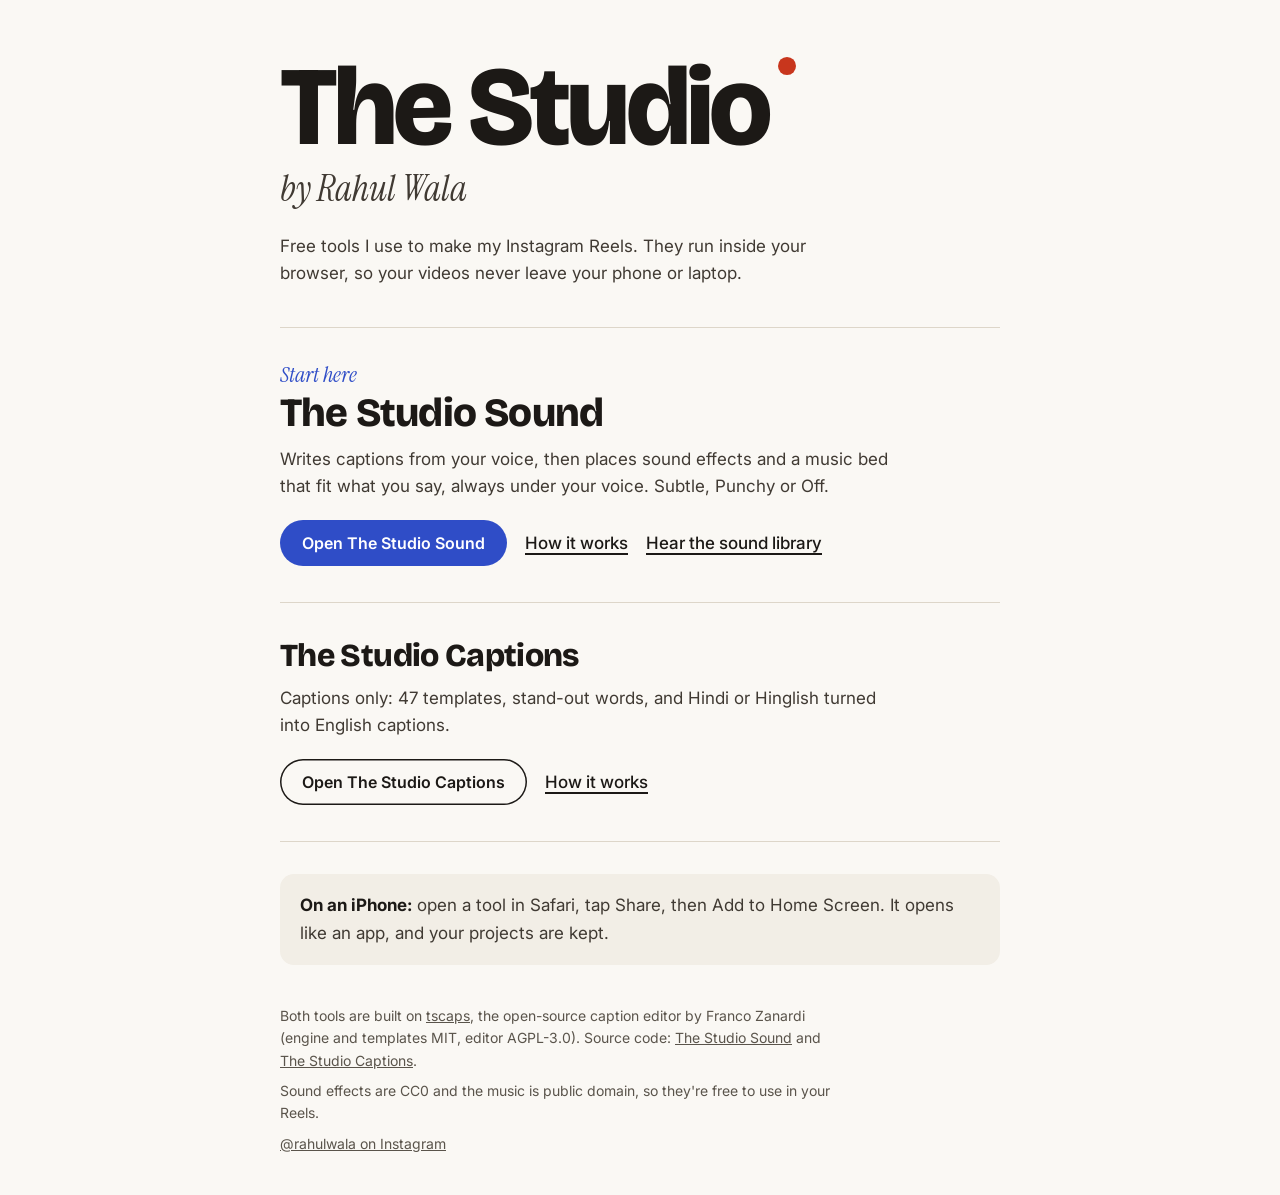
==== index.html @ e5e31a10 "Home page for The Studio: links to The Studio Sound and The Studio Captions Co-Authored-By: Claude O" ====
<!doctype html>
<html lang="en-GB">
<head>
<meta charset="utf-8">
<meta name="viewport" content="width=device-width, initial-scale=1, viewport-fit=cover">
<title>The Studio by Rahul Wala</title>
<meta name="description" content="Free tools by Rahul Wala for making Instagram Reels: captions, sound effects and music. They run in your browser, so your videos never leave your device.">
<link rel="icon" href="favicon.svg" type="image/svg+xml">
<link rel="preconnect" href="https://fonts.googleapis.com">
<link rel="preconnect" href="https://fonts.gstatic.com" crossorigin>
<link href="https://fonts.googleapis.com/css2?family=Bricolage+Grotesque:opsz,wght@12..96,500;12..96,800&family=Inter:wght@400;500;600&family=Instrument+Serif:ital@1&display=swap" rel="stylesheet">
<style>
  :root {
    --paper: #faf8f4; --paper-2: #f2eee6; --ink: #1c1916; --ink-2: #403a33; --ink-3: #5a544b;
    --rule: #ddd6c9; --accent: #2f4dc7; --accent-ink: #ffffff; --rec: #c8361d;
    --display: 'Bricolage Grotesque', system-ui, sans-serif;
    --body: 'Inter', system-ui, sans-serif;
    --serif: 'Instrument Serif', Georgia, serif;
    color-scheme: light;
  }
  @media (prefers-color-scheme: dark) {
    :root {
      --paper: #08080b; --paper-2: #131318; --ink: #f5f5f5; --ink-2: #cccccc; --ink-3: #a1a1a1;
      --rule: #2a2a33; --accent: #7d97ee; --accent-ink: #08080b; --rec: #ff6b52;
      color-scheme: dark;
    }
  }
  * { box-sizing: border-box; }
  html { -webkit-text-size-adjust: 100%; }
  body {
    margin: 0; background: var(--paper); color: var(--ink);
    font: 400 17px/1.6 var(--body);
    padding: max(24px, env(safe-area-inset-top)) 16px max(32px, env(safe-area-inset-bottom));
  }
  main { max-width: 720px; margin: 0 auto; }
  a { color: inherit; }
  a:focus-visible, .btn:focus-visible { outline: 3px solid var(--accent); outline-offset: 3px; border-radius: 6px; }

  header { padding: 32px 0 40px; border-bottom: 1px solid var(--rule); }
  .mark {
    font: 800 clamp(56px, 16vw, 112px)/0.92 var(--display);
    letter-spacing: -0.035em; margin: 0;
  }
  .mark .rec {
    display: inline-block; width: 0.16em; height: 0.16em; border-radius: 50%;
    background: var(--rec); vertical-align: 0.62em; margin-left: 0.08em;
    animation: rec 2.4s ease-in-out infinite;
  }
  @keyframes rec { 0%, 55% { opacity: 1; } 70%, 85% { opacity: 0.15; } 100% { opacity: 1; } }
  .by { font: italic 400 clamp(26px, 6vw, 36px)/1.1 var(--serif); margin: 10px 0 0; color: var(--ink-2); }
  .lead { margin: 24px 0 0; max-width: 34em; color: var(--ink-2); }

  .tool { padding: 36px 0; border-bottom: 1px solid var(--rule); }
  .tool h2 { font: 800 clamp(30px, 7vw, 40px)/1.05 var(--display); letter-spacing: -0.02em; margin: 0; }
  .tool .start { font: italic 400 22px/1 var(--serif); color: var(--accent); margin: 0 0 6px; }
  .tool p { margin: 12px 0 0; max-width: 36em; color: var(--ink-2); }
  .actions { display: flex; flex-wrap: wrap; gap: 10px 18px; align-items: center; margin-top: 20px; }
  .btn {
    display: inline-block; text-decoration: none; font: 600 16px/1 var(--body);
    padding: 15px 22px; border-radius: 999px; background: var(--accent); color: var(--accent-ink);
  }
  .btn.quiet { background: transparent; color: var(--ink); box-shadow: inset 0 0 0 1.5px var(--ink); }
  .link { font-weight: 500; text-underline-offset: 4px; text-decoration-thickness: 1.5px; }
  .tool.second h2 { font-size: clamp(26px, 6vw, 32px); }

  .phone { margin: 32px 0 0; padding: 18px 20px; background: var(--paper-2); border-radius: 14px; color: var(--ink-2); }
  .phone strong { color: var(--ink); }

  footer { margin-top: 40px; font-size: 14px; line-height: 1.6; color: var(--ink-3); }
  footer p { margin: 0 0 8px; max-width: 40em; }

  @media (prefers-reduced-motion: reduce) { .mark .rec { animation: none; } }
</style>
</head>
<body>
<main>
  <header>
    <h1 class="mark">The Studio<span class="rec" aria-hidden="true"></span></h1>
    <p class="by">by Rahul Wala</p>
    <p class="lead">Free tools I use to make my Instagram Reels. They run inside your browser, so your videos never leave your phone or laptop.</p>
  </header>

  <section class="tool" aria-labelledby="sound">
    <p class="start">Start here</p>
    <h2 id="sound">The Studio Sound</h2>
    <p>Writes captions from your voice, then places sound effects and a music bed that fit what you say, always under your voice. Subtle, Punchy or Off.</p>
    <div class="actions">
      <a class="btn" href="/The-Studio_SoundSFX/">Open The Studio Sound</a>
      <a class="link" href="/The-Studio_SoundSFX/how-it-works.html">How it works</a>
      <a class="link" href="/The-Studio_SoundSFX/sounds/listen.html">Hear the sound library</a>
    </div>
  </section>

  <section class="tool second" aria-labelledby="captions">
    <h2 id="captions">The Studio Captions</h2>
    <p>Captions only: 47 templates, stand-out words, and Hindi or Hinglish turned into English captions.</p>
    <div class="actions">
      <a class="btn quiet" href="/The-Studio---Transcription-and-Typology-repository/">Open The Studio Captions</a>
      <a class="link" href="/The-Studio---Transcription-and-Typology-repository/how-it-works.html">How it works</a>
    </div>
  </section>

  <p class="phone"><strong>On an iPhone:</strong> open a tool in Safari, tap Share, then Add to Home Screen. It opens like an app, and your projects are kept.</p>

  <footer>
    <p>Both tools are built on <a href="https://github.com/francozanardi/tscaps">tscaps</a>, the open-source caption editor by Franco Zanardi (engine and templates MIT, editor AGPL-3.0). Source code: <a href="https://github.com/rahulwala10/The-Studio_SoundSFX">The Studio Sound</a> and <a href="https://github.com/rahulwala10/The-Studio---Transcription-and-Typology-repository">The Studio Captions</a>.</p>
    <p>Sound effects are CC0 and the music is public domain, so they're free to use in your Reels.</p>
    <p><a href="https://www.instagram.com/rahulwala/">@rahulwala on Instagram</a></p>
  </footer>
</main>
</body>
</html>
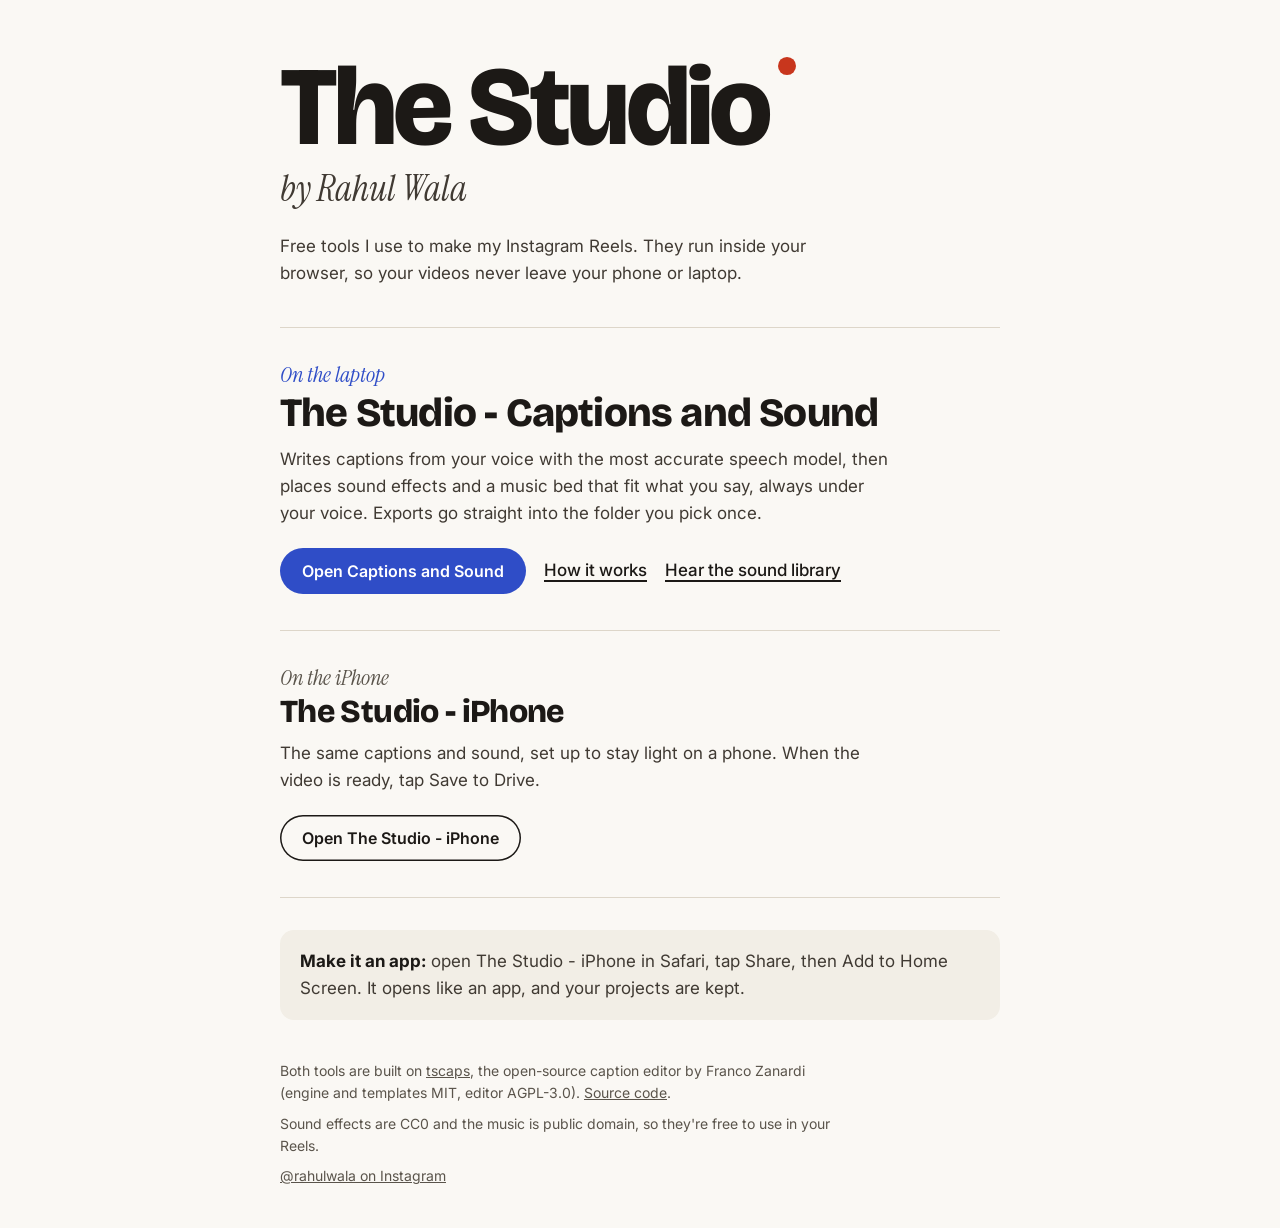
==== commit 24b7c896: "The Studio - iPhone at /iphone/, short link /captions-and-sound/, home page for the two tools, 404 t" ====
--- a/index.html
+++ b/index.html
@@ -4,7 +4,7 @@
 <meta charset="utf-8">
 <meta name="viewport" content="width=device-width, initial-scale=1, viewport-fit=cover">
 <title>The Studio by Rahul Wala</title>
-<meta name="description" content="Free tools by Rahul Wala for making Instagram Reels: captions, sound effects and music. They run in your browser, so your videos never leave your device.">
+<meta name="description" content="Free tools by Rahul Wala for making Instagram Reels: captions, sound effects and music, on the laptop and the iPhone. They run in your browser, so your videos never leave your device.">
 <link rel="icon" href="favicon.svg" type="image/svg+xml">
 <link rel="preconnect" href="https://fonts.googleapis.com">
 <link rel="preconnect" href="https://fonts.gstatic.com" crossorigin>
@@ -53,6 +53,7 @@
   .tool { padding: 36px 0; border-bottom: 1px solid var(--rule); }
   .tool h2 { font: 800 clamp(30px, 7vw, 40px)/1.05 var(--display); letter-spacing: -0.02em; margin: 0; }
   .tool .start { font: italic 400 22px/1 var(--serif); color: var(--accent); margin: 0 0 6px; }
+  .tool.second .start { color: var(--ink-3); }
   .tool p { margin: 12px 0 0; max-width: 36em; color: var(--ink-2); }
   .actions { display: flex; flex-wrap: wrap; gap: 10px 18px; align-items: center; margin-top: 20px; }
   .btn {
@@ -80,30 +81,30 @@
     <p class="lead">Free tools I use to make my Instagram Reels. They run inside your browser, so your videos never leave your phone or laptop.</p>
   </header>
 
-  <section class="tool" aria-labelledby="sound">
-    <p class="start">Start here</p>
-    <h2 id="sound">The Studio Sound</h2>
-    <p>Writes captions from your voice, then places sound effects and a music bed that fit what you say, always under your voice. Subtle, Punchy or Off.</p>
+  <section class="tool" aria-labelledby="laptop">
+    <p class="start">On the laptop</p>
+    <h2 id="laptop">The Studio - Captions and Sound</h2>
+    <p>Writes captions from your voice with the most accurate speech model, then places sound effects and a music bed that fit what you say, always under your voice. Exports go straight into the folder you pick once.</p>
     <div class="actions">
-      <a class="btn" href="/The-Studio_SoundSFX/">Open The Studio Sound</a>
+      <a class="btn" href="/captions-and-sound/">Open Captions and Sound</a>
       <a class="link" href="/The-Studio_SoundSFX/how-it-works.html">How it works</a>
       <a class="link" href="/The-Studio_SoundSFX/sounds/listen.html">Hear the sound library</a>
     </div>
   </section>
 
-  <section class="tool second" aria-labelledby="captions">
-    <h2 id="captions">The Studio Captions</h2>
-    <p>Captions only: 47 templates, stand-out words, and Hindi or Hinglish turned into English captions.</p>
+  <section class="tool second" aria-labelledby="iphone">
+    <p class="start">On the iPhone</p>
+    <h2 id="iphone">The Studio - iPhone</h2>
+    <p>The same captions and sound, set up to stay light on a phone. When the video is ready, tap Save to Drive.</p>
     <div class="actions">
-      <a class="btn quiet" href="/The-Studio---Transcription-and-Typology-repository/">Open The Studio Captions</a>
-      <a class="link" href="/The-Studio---Transcription-and-Typology-repository/how-it-works.html">How it works</a>
+      <a class="btn quiet" href="/iphone/">Open The Studio - iPhone</a>
     </div>
   </section>
 
-  <p class="phone"><strong>On an iPhone:</strong> open a tool in Safari, tap Share, then Add to Home Screen. It opens like an app, and your projects are kept.</p>
+  <p class="phone"><strong>Make it an app:</strong> open The Studio - iPhone in Safari, tap Share, then Add to Home Screen. It opens like an app, and your projects are kept.</p>
 
   <footer>
-    <p>Both tools are built on <a href="https://github.com/francozanardi/tscaps">tscaps</a>, the open-source caption editor by Franco Zanardi (engine and templates MIT, editor AGPL-3.0). Source code: <a href="https://github.com/rahulwala10/The-Studio_SoundSFX">The Studio Sound</a> and <a href="https://github.com/rahulwala10/The-Studio---Transcription-and-Typology-repository">The Studio Captions</a>.</p>
+    <p>Both tools are built on <a href="https://github.com/francozanardi/tscaps">tscaps</a>, the open-source caption editor by Franco Zanardi (engine and templates MIT, editor AGPL-3.0). <a href="https://github.com/rahulwala10/The-Studio_SoundSFX">Source code</a>.</p>
     <p>Sound effects are CC0 and the music is public domain, so they're free to use in your Reels.</p>
     <p><a href="https://www.instagram.com/rahulwala/">@rahulwala on Instagram</a></p>
   </footer>
